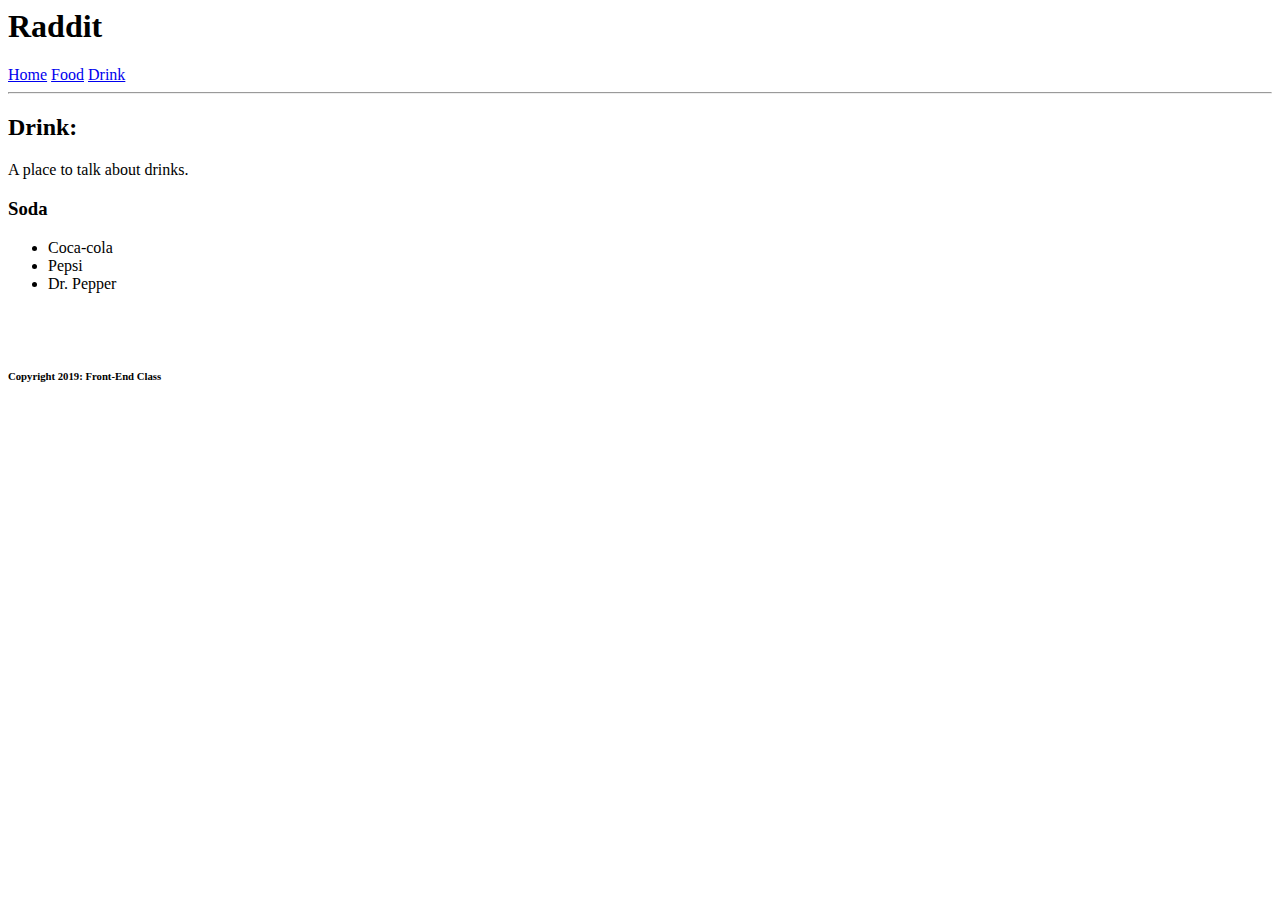
==== drink.html @ 25554f8e "firstupload" ====
<html>
<head>
        <title>Raddit</title>
</head>
<body>
        <h1>Raddit</h1>
        <a href="index.html">Home</a>
        <a href="food.html">Food</a>
        <a href="drink.html">Drink</a>

        <br />
        <hr />
        <h2>Drink:</h2> A place to talk about drinks.
        <br />
        <h3>Soda</h3>
        <ul>
                <li>Coca-cola</li>
                <li>Pepsi</li>
                <li>Dr. Pepper</li>
        </ul>
        <br />

        <br />
        <h6>Copyright 2019: Front-End Class</h6>
</body>
</html>
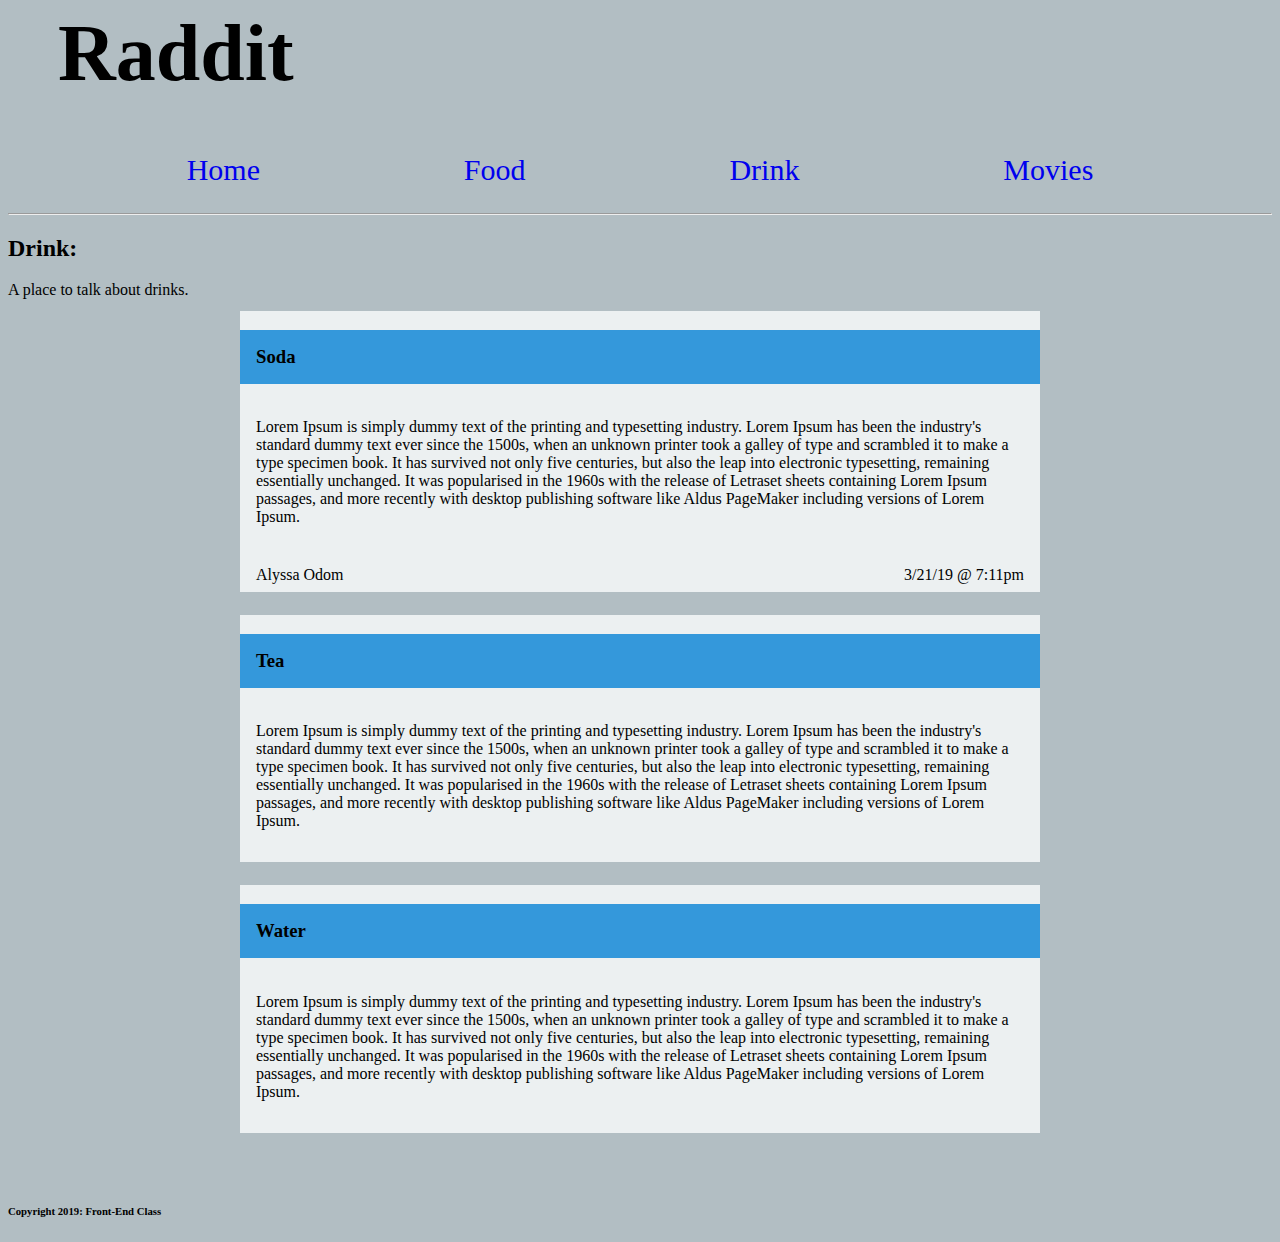
==== commit 07d55572: "3/21/19 Edits" ====
--- a/drink.html
+++ b/drink.html
@@ -1,24 +1,42 @@
-
 <html>
 <head>
         <title>Raddit</title>
+        <link rel="stylesheet" type="text/css" href="main.css">
+        <link rel="stylesheet" href="https://use.fontawesome.com/releases/v5.7.2/css/all.css" integrity="sha384-fnmOCqbTlWIlj8LyTjo7mOUStjsKC4pOpQbqyi7RrhN7udi9RwhKkMHpvLbHG9Sr" crossorigin="anonymous">
 </head>
 <body>
-        <h1>Raddit</h1>
-        <a href="index.html">Home</a>
-        <a href="food.html">Food</a>
-        <a href="drink.html">Drink</a>
+        <div style="margin-left: 50px;">
+                <h1>Raddit</h1>
+        </div>
+        <div class="link-class">
+                <a href="index.html">Home</a>
+                <a href="food.html">Food</a>
+                <a href="drink.html">Drink</a>
+                <a href="movies.html">Movies</a>
+        </div>
 
         <br />
         <hr />
         <h2>Drink:</h2> A place to talk about drinks.
         <br />
-        <h3>Soda</h3>
-        <ul>
-                <li>Coca-cola</li>
-                <li>Pepsi</li>
-                <li>Dr. Pepper</li>
-        </ul>
+        <div class="blog-post-container">
+        <div class="post">
+                <h3>Soda</h3>
+                <p>Lorem Ipsum is simply dummy text of the printing and typesetting industry. Lorem Ipsum has been the industry's standard dummy text ever since the 1500s, when an unknown printer took a galley of type and scrambled it to make a type specimen book. It has survived not only five centuries, but also the leap into electronic typesetting, remaining essentially unchanged. It was popularised in the 1960s with the release of Letraset sheets containing Lorem Ipsum passages, and more recently with desktop publishing software like Aldus PageMaker including versions of Lorem Ipsum.</p>
+                <div class="blog-post-author">
+                        <span>Alyssa Odom</span>
+                        <span>3/21/19 @ 7:11pm</span>
+                </div>
+        </div>
+        <div class="post">
+                <h3>Tea</h3>
+                <p>Lorem Ipsum is simply dummy text of the printing and typesetting industry. Lorem Ipsum has been the industry's standard dummy text ever since the 1500s, when an unknown printer took a galley of type and scrambled it to make a type specimen book. It has survived not only five centuries, but also the leap into electronic typesetting, remaining essentially unchanged. It was popularised in the 1960s with the release of Letraset sheets containing Lorem Ipsum passages, and more recently with desktop publishing software like Aldus PageMaker including versions of Lorem Ipsum.</p>
+        </div>
+         <div class="post">
+                <h3>Water</h3>
+                <p>Lorem Ipsum is simply dummy text of the printing and typesetting industry. Lorem Ipsum has been the industry's standard dummy text ever since the 1500s, when an unknown printer took a galley of type and scrambled it to make a type specimen book. It has survived not only five centuries, but also the leap into electronic typesetting, remaining essentially unchanged. It was popularised in the 1960s with the release of Letraset sheets containing Lorem Ipsum passages, and more recently with desktop publishing software like Aldus PageMaker including versions of Lorem Ipsum.</p>
+        </div>
+        </div>
         <br />
 
         <br />
--- a/main.css
+++ b/main.css
@@ -0,0 +1,66 @@
+body {
+    background-color: #b2bec3;
+}
+
+h1 {
+    font-size: 5em;
+}
+
+.post {
+    width: 800px;
+    margin: 1% 0px;
+    background-color: #ecf0f1;
+}
+
+.post p {
+    padding: 2%;
+}
+
+.post h3 {
+    padding: 2%;
+    background-color: #3498db;
+}
+
+.blog-visited {
+    width: 400px;
+    background-color: #ecf0f1;
+}
+
+.blog-visited p {
+    padding: 2%;
+}
+
+.blog-visited h3 {
+    padding: 2% 3%;
+    background-color: #3498db;
+}
+
+.fas {
+    margin-left: 1%;
+}
+
+.link-class {
+    display: flex;
+    flex-direction: row;
+    justify-content: space-evenly;
+}
+
+.link-class a {
+    padding: 0px 2%;
+    text-decoration: none;
+    font-size: 30px;
+}
+
+.blog-post-container {
+    display: flex;
+    flex-direction: column;
+    margin: 0px 5% !important;
+    align-items: center;
+}
+
+.blog-post-author {
+    padding: 1% 2%;
+    display: flex;
+    flex-direction: row;
+    justify-content: space-between;
+}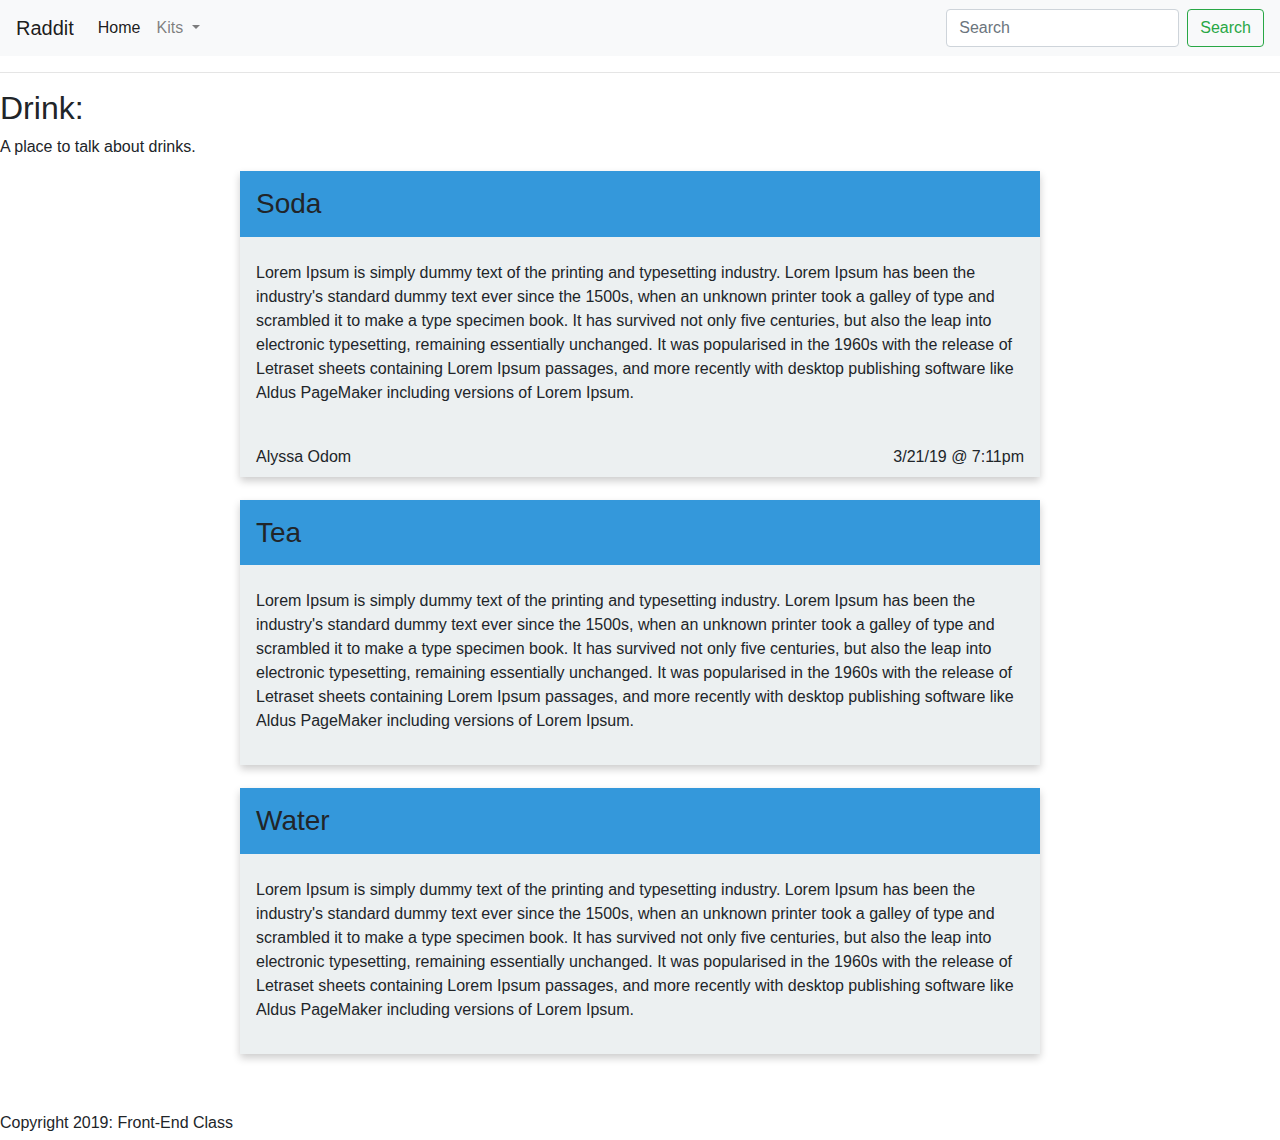
==== commit 5a0b4ff0: "3/23/19 Edits" ====
--- a/drink.html
+++ b/drink.html
@@ -3,19 +3,41 @@
         <title>Raddit</title>
         <link rel="stylesheet" type="text/css" href="main.css">
         <link rel="stylesheet" href="https://use.fontawesome.com/releases/v5.7.2/css/all.css" integrity="sha384-fnmOCqbTlWIlj8LyTjo7mOUStjsKC4pOpQbqyi7RrhN7udi9RwhKkMHpvLbHG9Sr" crossorigin="anonymous">
+        <link rel="stylesheet" href="https://stackpath.bootstrapcdn.com/bootstrap/4.3.1/css/bootstrap.min.css" integrity="sha384-ggOyR0iXCbMQv3Xipma34MD+dH/1fQ784/j6cY/iJTQUOhcWr7x9JvoRxT2MZw1T" crossorigin="anonymous">
+        <script src="https://code.jquery.com/jquery-3.3.1.slim.min.js" integrity="sha384-q8i/X+965DzO0rT7abK41JStQIAqVgRVzpbzo5smXKp4YfRvH+8abtTE1Pi6jizo" crossorigin="anonymous"></script>
+        <script src="https://cdnjs.cloudflare.com/ajax/libs/popper.js/1.14.7/umd/popper.min.js" integrity="sha384-UO2eT0CpHqdSJQ6hJty5KVphtPhzWj9WO1clHTMGa3JDZwrnQq4sF86dIHNDz0W1" crossorigin="anonymous"></script>
+        <script src="https://stackpath.bootstrapcdn.com/bootstrap/4.3.1/js/bootstrap.min.js" integrity="sha384-JjSmVgyd0p3pXB1rRibZUAYoIIy6OrQ6VrjIEaFf/nJGzIxFDsf4x0xIM+B07jRM" crossorigin="anonymous"></script>
 </head>
 <body>
-        <div style="margin-left: 50px;">
-                <h1>Raddit</h1>
-        </div>
-        <div class="link-class">
-                <a href="index.html">Home</a>
-                <a href="food.html">Food</a>
-                <a href="drink.html">Drink</a>
-                <a href="movies.html">Movies</a>
-        </div>
-
-        <br />
+                <nav class="navbar navbar-expand-lg navbar-light bg-light">
+                                <a class="navbar-brand" href="#">Raddit</a>
+                                <button class="navbar-toggler" type="button" data-toggle="collapse" data-target="#navbarSupportedContent" aria-controls="navbarSupportedContent" aria-expanded="false" aria-label="Toggle navigation">
+                                  <span class="navbar-toggler-icon"></span>
+                                </button>
+                              
+                                <div class="collapse navbar-collapse" id="navbarSupportedContent">
+                                  <ul class="navbar-nav mr-auto">
+                                    <li class="nav-item active">
+                                      <a class="nav-link" href="index.html">Home <span class="sr-only">(current)</span></a>
+                                    </li>
+                                    <li class="nav-item dropdown">
+                                      <a class="nav-link dropdown-toggle" href="#" id="navbarDropdown" role="button" data-toggle="dropdown" aria-haspopup="true" aria-expanded="false">
+                                        Kits
+                                      </a>
+                                      <div class="dropdown-menu" aria-labelledby="navbarDropdown">
+                                        <a class="dropdown-item" href="food.html">Food</a>
+                                        <a class="dropdown-item" href="drink.html">Drink</a>
+                                        <a class="dropdown-item" href="movies.html">Movies</a>
+                                        <a class="dropdown-item" href="videogames.html">Video Games</a>
+                                      </div>
+                                    </li>
+                                  </ul>
+                                  <form class="form-inline my-2 my-lg-0">
+                                    <input class="form-control mr-sm-2" type="search" placeholder="Search" aria-label="Search">
+                                    <button class="btn btn-outline-success my-2 my-sm-0" type="submit">Search</button>
+                                  </form>
+                                </div>
+                              </nav>
         <hr />
         <h2>Drink:</h2> A place to talk about drinks.
         <br />
--- a/main.css
+++ b/main.css
@@ -10,6 +10,12 @@
     width: 800px;
     margin: 1% 0px;
     background-color: #ecf0f1;
+    box-shadow: 0 4px 8px 0 rgba(0,0,0,0.2);
+    transition: 0.3s;
+}
+
+.post:hover {
+    box-shadow: 0 8px 16px 0 rgba(0,0,0,0.2);
 }
 
 .post p {
@@ -63,4 +69,36 @@
     display: flex;
     flex-direction: row;
     justify-content: space-between;
+}
+
+.table {
+    border: 2px solid black;
+}
+
+table {
+    width: 100%;
+    border-collapse: collapse;
+}
+
+th {
+    font-weight: bold;
+    font-size: 20px;
+    color: #2d3436;
+    text-align: center;
+}
+
+tr {
+    font-weight: lighter;
+    font-size: 16px;
+    color: #2d3436;
+    text-align: center;
+}
+
+tr:nth-child(even) {
+    background-color: #b2bec3;
+}
+
+td {
+    border: 1px solid black;
+    padding: 1%;
 }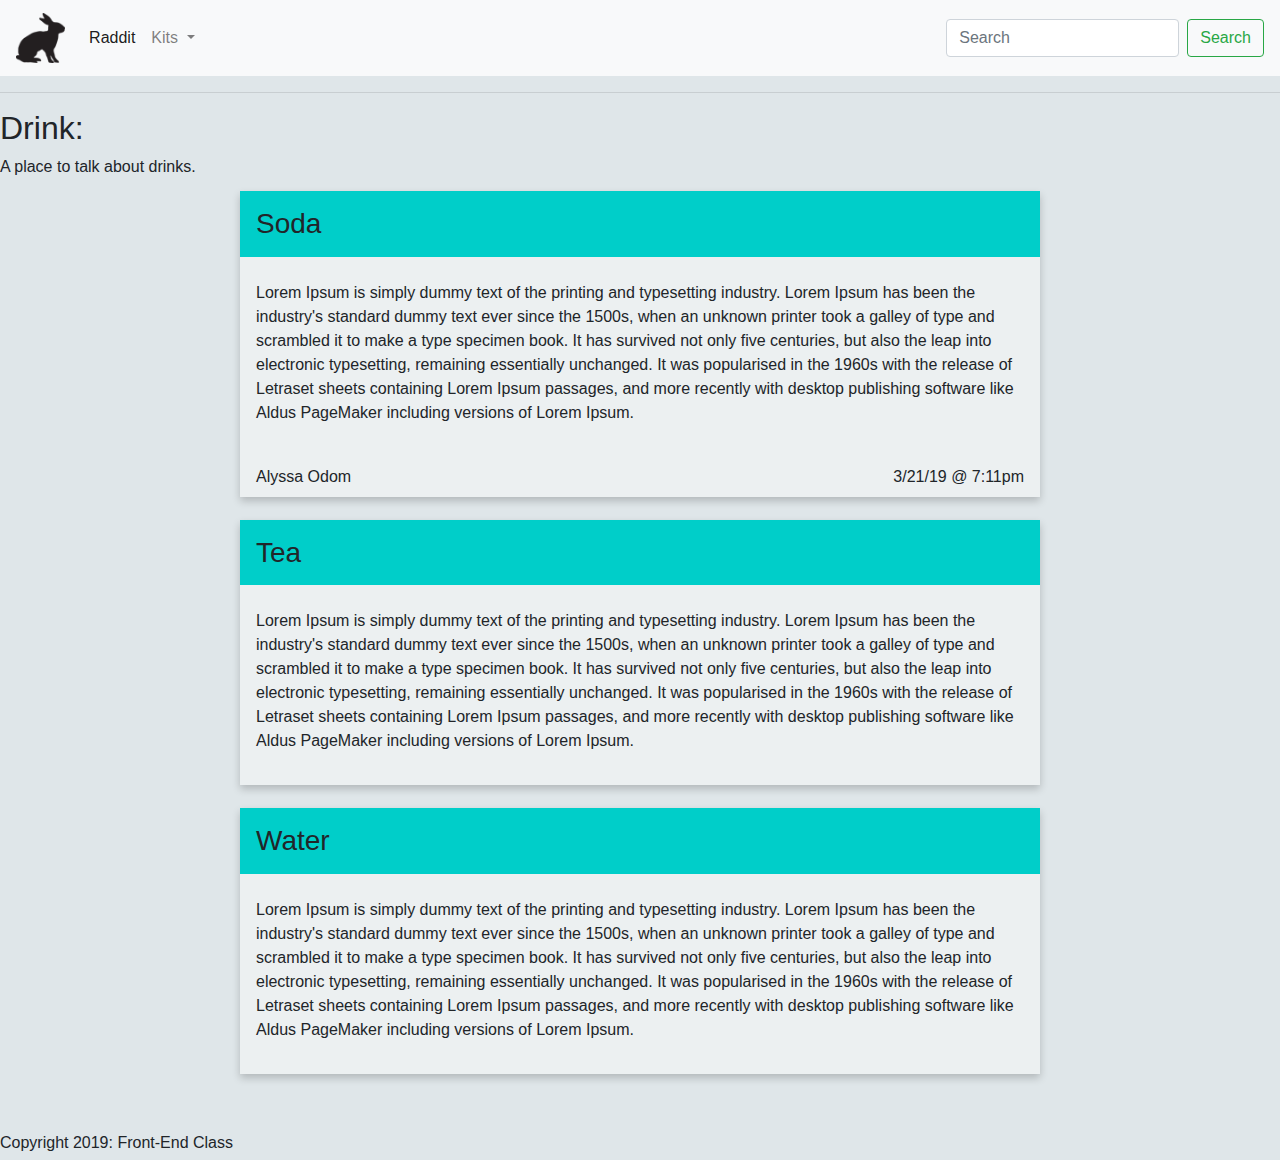
==== commit f343c534: "3/26/19 Edits: Added Create.html" ====
--- a/drink.html
+++ b/drink.html
@@ -10,7 +10,7 @@
 </head>
 <body>
                 <nav class="navbar navbar-expand-lg navbar-light bg-light">
-                                <a class="navbar-brand" href="#">Raddit</a>
+                                <a class="navbar-brand" href="index.html"><img src="Images/RadditLogo.png" height="50px"></a>
                                 <button class="navbar-toggler" type="button" data-toggle="collapse" data-target="#navbarSupportedContent" aria-controls="navbarSupportedContent" aria-expanded="false" aria-label="Toggle navigation">
                                   <span class="navbar-toggler-icon"></span>
                                 </button>
@@ -18,7 +18,7 @@
                                 <div class="collapse navbar-collapse" id="navbarSupportedContent">
                                   <ul class="navbar-nav mr-auto">
                                     <li class="nav-item active">
-                                      <a class="nav-link" href="index.html">Home <span class="sr-only">(current)</span></a>
+                                      <a class="nav-link" href="index.html">Raddit <span class="sr-only">(current)</span></a>
                                     </li>
                                     <li class="nav-item dropdown">
                                       <a class="nav-link dropdown-toggle" href="#" id="navbarDropdown" role="button" data-toggle="dropdown" aria-haspopup="true" aria-expanded="false">
@@ -29,6 +29,7 @@
                                         <a class="dropdown-item" href="drink.html">Drink</a>
                                         <a class="dropdown-item" href="movies.html">Movies</a>
                                         <a class="dropdown-item" href="videogames.html">Video Games</a>
+                                        <a class="dropdown-item" href="create.html">Create New Post</a>
                                       </div>
                                     </li>
                                   </ul>
@@ -43,7 +44,7 @@
         <br />
         <div class="blog-post-container">
         <div class="post">
-                <h3>Soda</h3>
+                <h3>Soda<i class="fas fa-wine-bottle"></i></h3>
                 <p>Lorem Ipsum is simply dummy text of the printing and typesetting industry. Lorem Ipsum has been the industry's standard dummy text ever since the 1500s, when an unknown printer took a galley of type and scrambled it to make a type specimen book. It has survived not only five centuries, but also the leap into electronic typesetting, remaining essentially unchanged. It was popularised in the 1960s with the release of Letraset sheets containing Lorem Ipsum passages, and more recently with desktop publishing software like Aldus PageMaker including versions of Lorem Ipsum.</p>
                 <div class="blog-post-author">
                         <span>Alyssa Odom</span>
@@ -51,11 +52,11 @@
                 </div>
         </div>
         <div class="post">
-                <h3>Tea</h3>
+                <h3>Tea<i class="fas fa-coffee"></i></h3>
                 <p>Lorem Ipsum is simply dummy text of the printing and typesetting industry. Lorem Ipsum has been the industry's standard dummy text ever since the 1500s, when an unknown printer took a galley of type and scrambled it to make a type specimen book. It has survived not only five centuries, but also the leap into electronic typesetting, remaining essentially unchanged. It was popularised in the 1960s with the release of Letraset sheets containing Lorem Ipsum passages, and more recently with desktop publishing software like Aldus PageMaker including versions of Lorem Ipsum.</p>
         </div>
          <div class="post">
-                <h3>Water</h3>
+                <h3>Water<i class="fas fa-beer"></i></h3>
                 <p>Lorem Ipsum is simply dummy text of the printing and typesetting industry. Lorem Ipsum has been the industry's standard dummy text ever since the 1500s, when an unknown printer took a galley of type and scrambled it to make a type specimen book. It has survived not only five centuries, but also the leap into electronic typesetting, remaining essentially unchanged. It was popularised in the 1960s with the release of Letraset sheets containing Lorem Ipsum passages, and more recently with desktop publishing software like Aldus PageMaker including versions of Lorem Ipsum.</p>
         </div>
         </div>
--- a/main.css
+++ b/main.css
@@ -1,5 +1,5 @@
 body {
-    background-color: #b2bec3;
+    background-color: #dfe6e9 !important;
 }
 
 h1 {
@@ -24,7 +24,7 @@
 
 .post h3 {
     padding: 2%;
-    background-color: #3498db;
+    background-color: #00cec9;
 }
 
 .blog-visited {
@@ -101,4 +101,8 @@
 td {
     border: 1px solid black;
     padding: 1%;
+}
+
+.create-form {
+    margin: 2%;
 }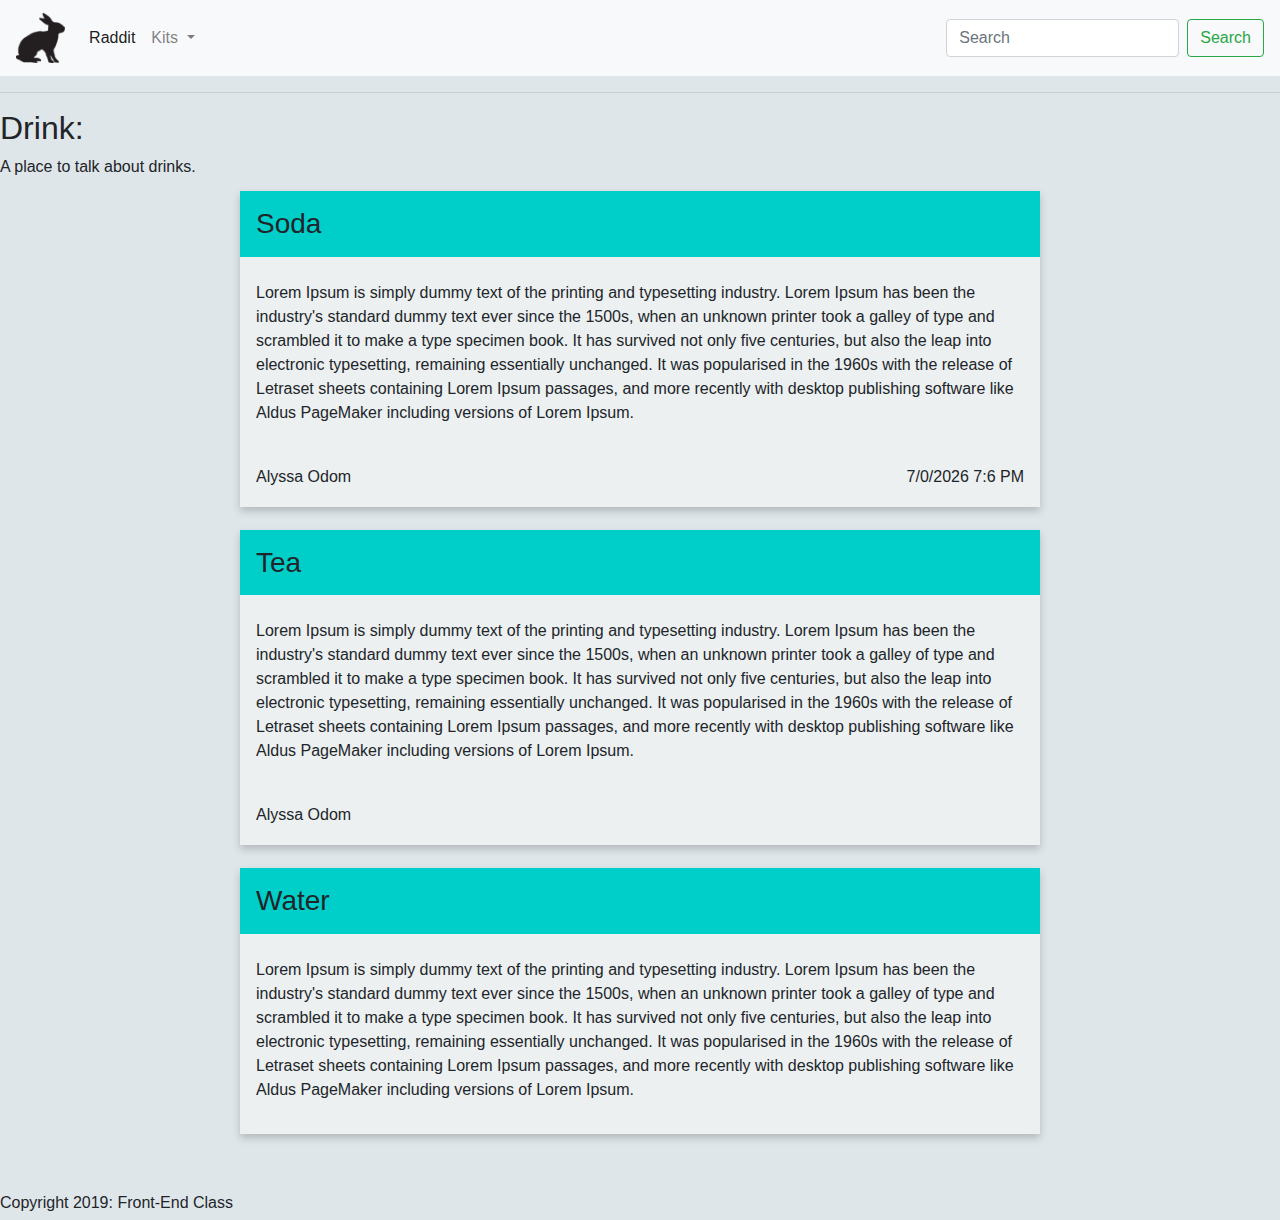
==== commit f4020fc7: "Added JavaScript for dates & like buttons" ====
--- a/drink.html
+++ b/drink.html
@@ -48,12 +48,22 @@
                 <p>Lorem Ipsum is simply dummy text of the printing and typesetting industry. Lorem Ipsum has been the industry's standard dummy text ever since the 1500s, when an unknown printer took a galley of type and scrambled it to make a type specimen book. It has survived not only five centuries, but also the leap into electronic typesetting, remaining essentially unchanged. It was popularised in the 1960s with the release of Letraset sheets containing Lorem Ipsum passages, and more recently with desktop publishing software like Aldus PageMaker including versions of Lorem Ipsum.</p>
                 <div class="blog-post-author">
                         <span>Alyssa Odom</span>
-                        <span>3/21/19 @ 7:11pm</span>
+                        <span id="post-one"></span>
+                </div>
+                <div class="thumbs-class">
+                    <i class="fas fa-thumbs-up" id="first-post-thumb" onclick="likePost(1)"></i>
                 </div>
         </div>
         <div class="post">
                 <h3>Tea<i class="fas fa-coffee"></i></h3>
                 <p>Lorem Ipsum is simply dummy text of the printing and typesetting industry. Lorem Ipsum has been the industry's standard dummy text ever since the 1500s, when an unknown printer took a galley of type and scrambled it to make a type specimen book. It has survived not only five centuries, but also the leap into electronic typesetting, remaining essentially unchanged. It was popularised in the 1960s with the release of Letraset sheets containing Lorem Ipsum passages, and more recently with desktop publishing software like Aldus PageMaker including versions of Lorem Ipsum.</p>
+                <div class="blog-post-author">
+                    <span>Alyssa Odom</span>
+                    <span id="post-one"></span>
+            </div>
+                <div class="thumbs-class">
+                    <i class="fas fa-thumbs-up" id="second-post-thumb" onclick="likePost(2)"></i>
+                </div>
         </div>
          <div class="post">
                 <h3>Water<i class="fas fa-beer"></i></h3>
@@ -63,6 +73,41 @@
         <br />
 
         <br />
-        <h6>Copyright 2019: Front-End Class</h6>
+        <footer>
+          <h6>Copyright 2019: Front-End Class</h6>
+        </footer>
+
+        <script>
+            let today = new Date();
+            let dateString = (today.getMonth() + 1) + "/" + (today.getDay()) + "/" + (today.getFullYear()) + " " + (today.getHours() > 12 ? today.getHours() - 12 : today.getHours()) + ":" + (today.getMinutes()) + (today.getHours() > 12 ? " PM" : " AM");
+            document.getElementById("post-one").innerHTML = dateString;
+
+            function likePost(number) {
+              
+              let post = "";
+              switch (number) {
+                case 1:
+                  post = "first-post-thumb";
+                  console.log(post);
+                  break;
+                  
+                case 2:
+                  post = "second-post-thumb";
+                  console.log(post);
+                  break;
+                default:
+                  post = "first-post-thumb";
+            
+              }
+              console.log(post);
+              var thumb = document.getElementById(post);
+              console.log(thumb);
+              if (thumb.classList.contains("thumbs-liked")) {
+                thumb.classList.remove("thumbs-liked");
+              } else {
+              thumb.classList.add("thumbs-liked");
+              }
+            }
+        </script>
 </body>
 </html>
--- a/main.css
+++ b/main.css
@@ -105,4 +105,17 @@
 
 .create-form {
     margin: 2%;
+}
+
+.thumbs-class {
+    margin: 10px;
+    color: grey !important;
+}
+
+.thumbs-class:hover {
+    cursor: grab;
+}
+
+.thumbs-liked {
+    color: gold;
 }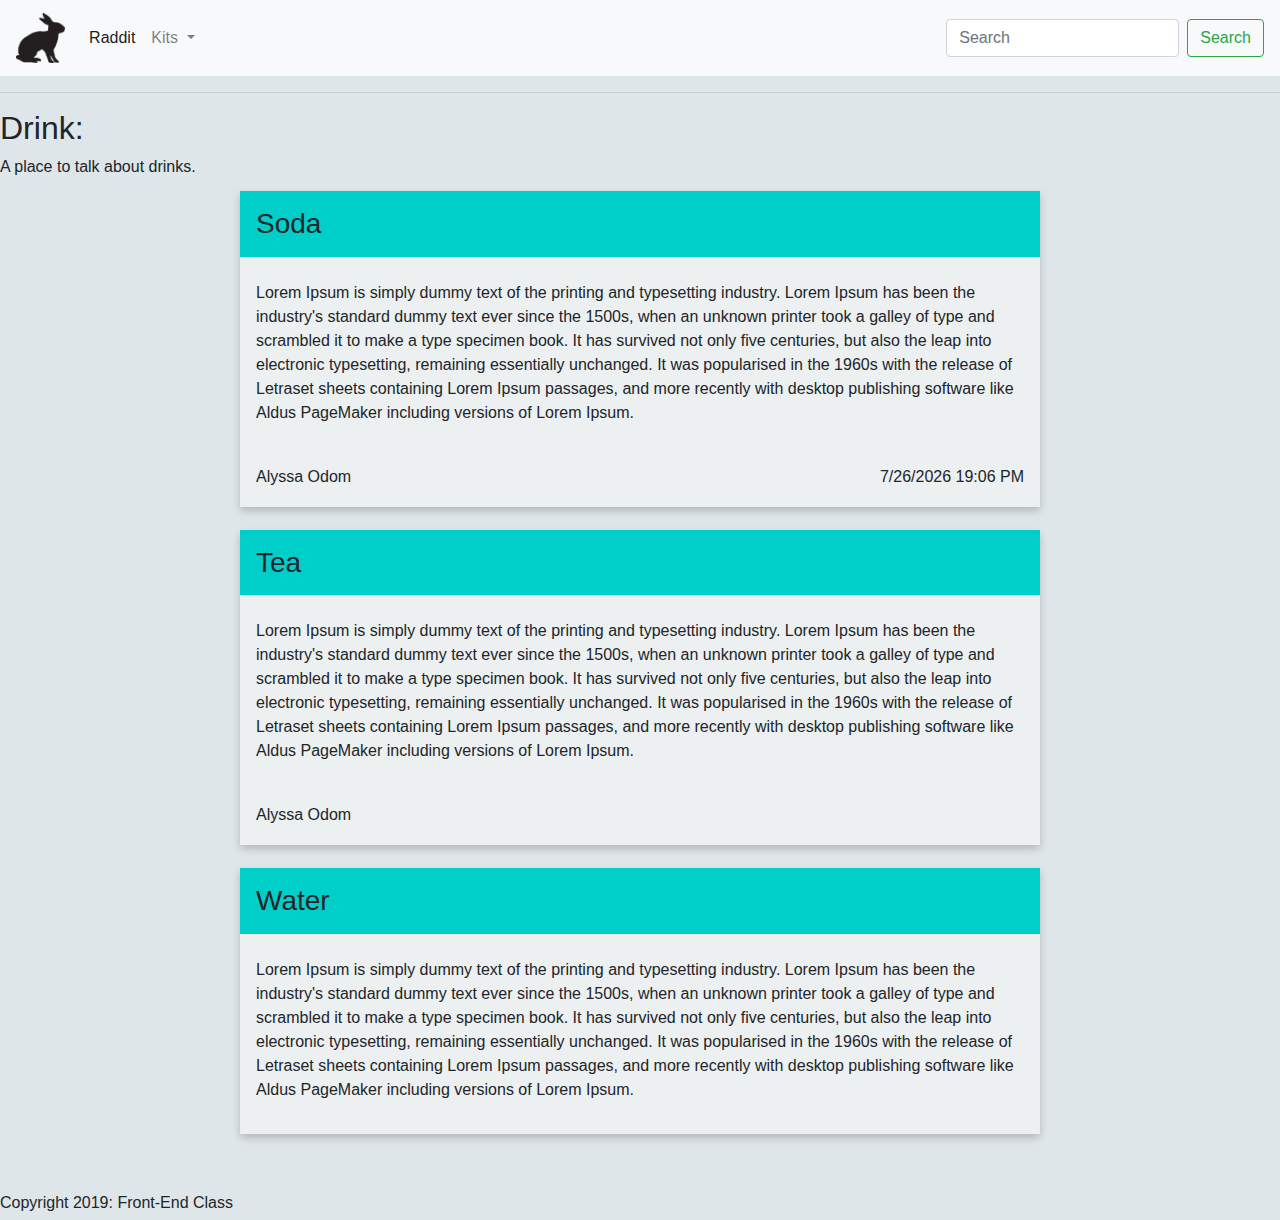
==== commit 40c61424: "added javascript file & changed dates" ====
--- a/drink.html
+++ b/drink.html
@@ -51,7 +51,8 @@
                         <span id="post-one"></span>
                 </div>
                 <div class="thumbs-class">
-                    <i class="fas fa-thumbs-up" id="first-post-thumb" onclick="likePost(1)"></i>
+                    <i class="fas fa-thumbs-up" onclick="likePost(this)"></i>
+                    <span id="like-timestamp"></span>
                 </div>
         </div>
         <div class="post">
@@ -62,12 +63,15 @@
                     <span id="post-one"></span>
             </div>
                 <div class="thumbs-class">
-                    <i class="fas fa-thumbs-up" id="second-post-thumb" onclick="likePost(2)"></i>
+                    <i class="fas fa-thumbs-up" onclick="likePost(this)"></i>
                 </div>
         </div>
          <div class="post">
                 <h3>Water<i class="fas fa-beer"></i></h3>
                 <p>Lorem Ipsum is simply dummy text of the printing and typesetting industry. Lorem Ipsum has been the industry's standard dummy text ever since the 1500s, when an unknown printer took a galley of type and scrambled it to make a type specimen book. It has survived not only five centuries, but also the leap into electronic typesetting, remaining essentially unchanged. It was popularised in the 1960s with the release of Letraset sheets containing Lorem Ipsum passages, and more recently with desktop publishing software like Aldus PageMaker including versions of Lorem Ipsum.</p>
+                <div class="thumbs-class">
+                    <i class="fas fa-thumbs-up" onclick="likePost(this)"></i>
+                </div>
         </div>
         </div>
         <br />
@@ -77,37 +81,7 @@
           <h6>Copyright 2019: Front-End Class</h6>
         </footer>
 
-        <script>
-            let today = new Date();
-            let dateString = (today.getMonth() + 1) + "/" + (today.getDay()) + "/" + (today.getFullYear()) + " " + (today.getHours() > 12 ? today.getHours() - 12 : today.getHours()) + ":" + (today.getMinutes()) + (today.getHours() > 12 ? " PM" : " AM");
-            document.getElementById("post-one").innerHTML = dateString;
-
-            function likePost(number) {
-              
-              let post = "";
-              switch (number) {
-                case 1:
-                  post = "first-post-thumb";
-                  console.log(post);
-                  break;
-                  
-                case 2:
-                  post = "second-post-thumb";
-                  console.log(post);
-                  break;
-                default:
-                  post = "first-post-thumb";
-            
-              }
-              console.log(post);
-              var thumb = document.getElementById(post);
-              console.log(thumb);
-              if (thumb.classList.contains("thumbs-liked")) {
-                thumb.classList.remove("thumbs-liked");
-              } else {
-              thumb.classList.add("thumbs-liked");
-              }
-            }
+        <script src="myScript.js">
         </script>
 </body>
 </html>
